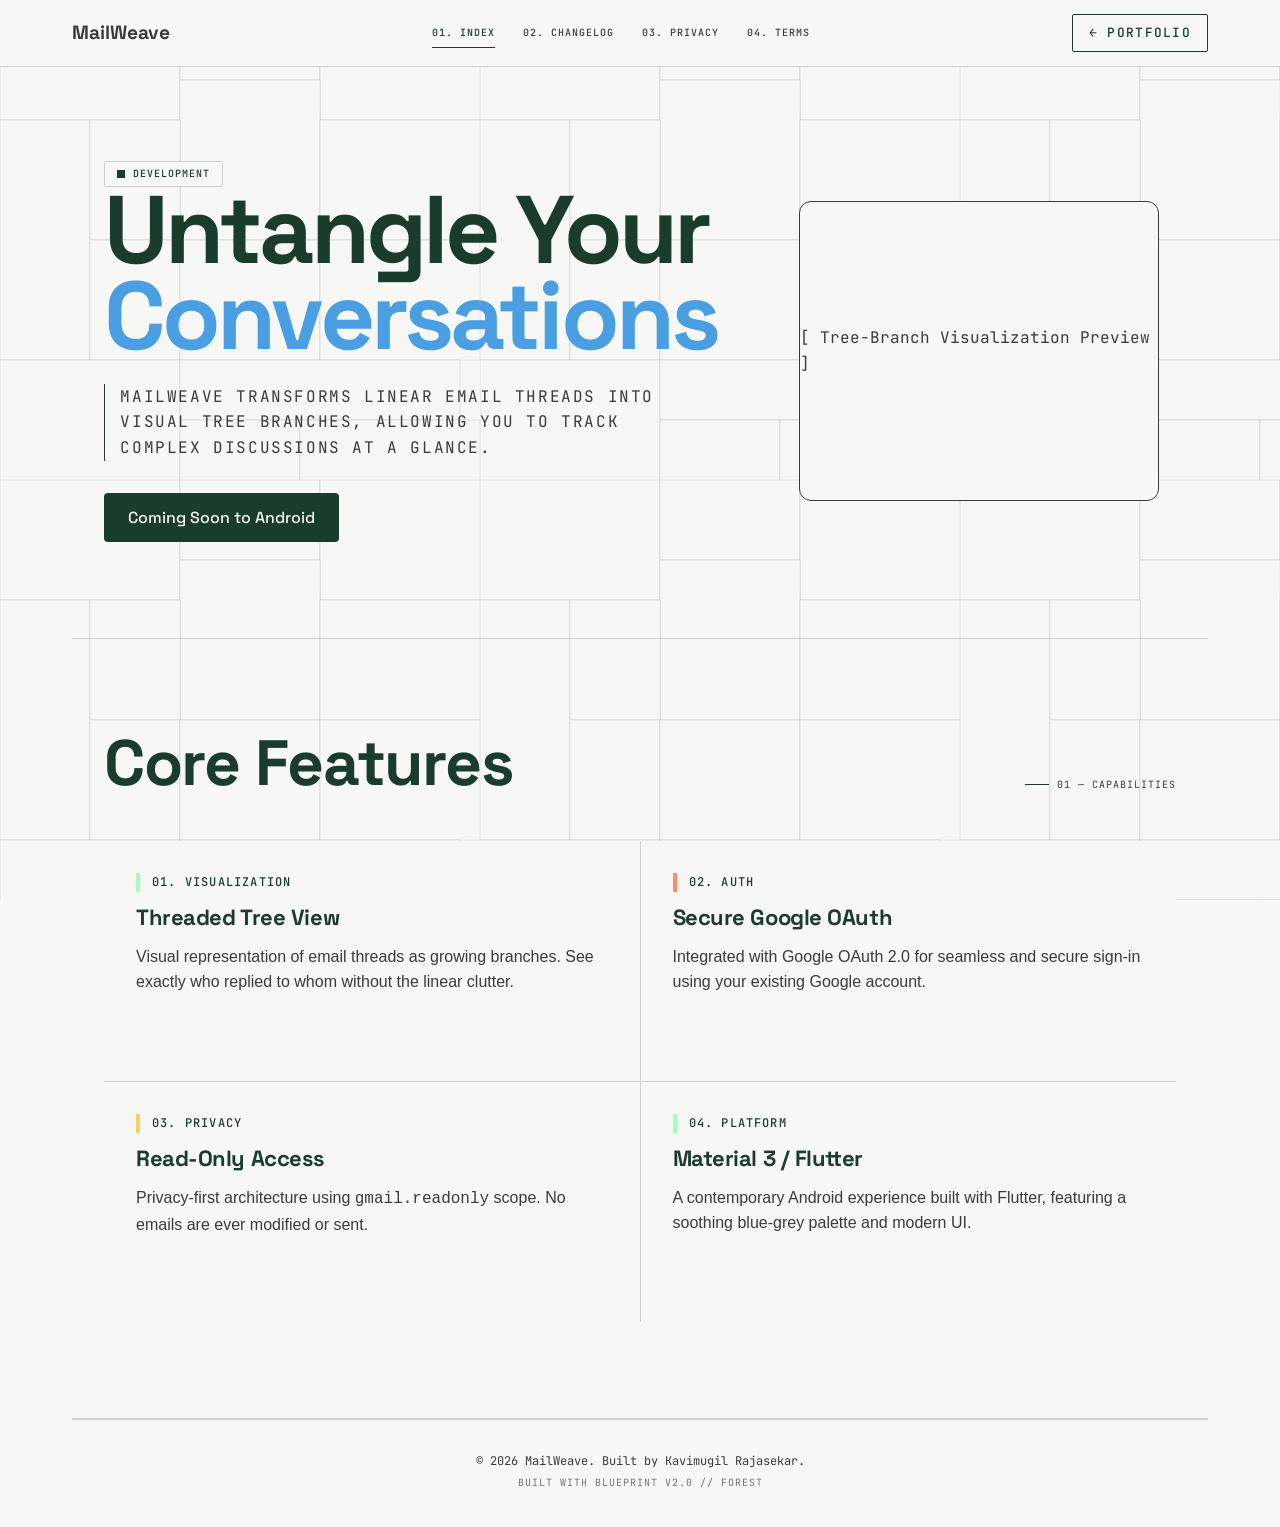
==== mailweave/index.html @ c98d21f1 "Deploy MailWeave static site 2ba52d9f11ab775347d3ca66a6072fd2079d7ca3" ====
<!DOCTYPE html>
<html lang="en">
<head>
    <meta charset="UTF-8">
    <meta name="viewport" content="width=device-width, initial-scale=1.0">
    <title>MailWeave | Untangle Your Inbox</title>
    <!-- Portfolio Blueprint Theme -->
    <link rel="stylesheet" href="assets/css/tokens.css">
    <link rel="stylesheet" href="assets/css/blueprint.css">
    <link rel="stylesheet" href="assets/css/layout.css">
    <!-- Portfolio Fonts -->
    <link rel="preconnect" href="https://fonts.googleapis.com" crossorigin>
    <link rel="preconnect" href="https://fonts.gstatic.com" crossorigin>
    <link rel="preconnect" href="https://api.fontshare.com" crossorigin>
    <link rel="stylesheet" href="https://fonts.googleapis.com/css2?family=JetBrains+Mono:wght@400;500;700&family=Space+Grotesk:wght@400;500;700&display=swap">
    <link rel="stylesheet" href="https://api.fontshare.com/v2/css?f[]=general-sans@400;500;600;700&display=swap">
    <style>
        :root {
            --accent-blue: #4A9FE3;
        }
        body { font-family: 'General Sans', sans-serif; }
        .brand-logo-text { font-family: 'Space Grotesk', sans-serif; font-weight: 700; text-decoration: none; color: var(--grid); }
        .hero-accent { color: var(--accent-blue); }
        .btn-mailweave {
            background: var(--forest);
            color: var(--paper);
            border: none;
            padding: 12px 24px;
            border-radius: 4px;
            font-family: 'Space Grotesk', sans-serif;
            font-weight: 500;
            cursor: pointer;
            text-decoration: none;
            display: inline-block;
            transition: opacity 0.2s;
        }
        .btn-mailweave:hover { opacity: 0.9; }
    </style>
</head>
<body>
    <header class="site-header">
        <div class="container nav-row">
            <a class="brand-logo-text" href="index.html" style="font-size: 1.2rem;">MailWeave</a>
            <nav class="nav-links">
                <a href="index.html" class="active">01. Index</a>
                <a href="changelog.html">02. Changelog</a>
                <a href="privacy.html">03. Privacy</a>
                <a href="terms.html">04. Terms</a>
            </nav>
            <div class="nav-actions">
                <a class="btn-ghost" href="https://KavimugilRajasekar.github.io" style="font-size: 0.8rem;">← Portfolio</a>
            </div>
        </div>
    </header>

    <div class="page-shell">
        <main class="container">
            <section class="hero">
                <div class="hero-content">
                    <span class="status-badge"><span class="dot"></span>Development</span>
                    <h1>Untangle Your<br><span class="hero-accent">Conversations</span></h1>
                    <p class="hero-sub">MailWeave transforms linear email threads into visual tree branches, allowing you to track complex discussions at a glance.</p>
                    <div class="hero-actions">
                        <a class="btn-mailweave" href="#">Coming Soon to Android</a>
                    </div>
                </div>
                <div class="wireframe" style="background: var(--paper); border: 1px solid var(--grid); border-radius: 12px; height: 300px; display: flex; align-items: center; justify-content: center; color: var(--grid); font-family: 'JetBrains Mono', monospace;">
                    [ Tree-Branch Visualization Preview ]
                </div>
            </section>

            <section class="section">
                <div class="section-head">
                    <h2>Core Features</h2>
                    <span class="label">01 — Capabilities</span>
                </div>
                <div class="bento">
                    <article class="cell">
                        <span class="cell-label cell-label--mint">01. Visualization</span>
                        <h3>Threaded Tree View</h3>
                        <p>Visual representation of email threads as growing branches. See exactly who replied to whom without the linear clutter.</p>
                    </article>
                    <article class="cell">
                        <span class="cell-label cell-label--coral">02. Auth</span>
                        <h3>Secure Google OAuth</h3>
                        <p>Integrated with Google OAuth 2.0 for seamless and secure sign-in using your existing Google account.</p>
                    </article>
                    <article class="cell">
                        <span class="cell-label cell-label--gold">03. Privacy</span>
                        <h3>Read-Only Access</h3>
                        <p>Privacy-first architecture using <code class="mono-tag">gmail.readonly</code> scope. No emails are ever modified or sent.</p>
                    </article>
                    <article class="cell">
                        <span class="cell-label cell-label--mint">04. Platform</span>
                        <h3>Material 3 / Flutter</h3>
                        <p>A contemporary Android experience built with Flutter, featuring a soothing blue-grey palette and modern UI.</p>
                    </article>
                </div>
            </section>

            <footer class="site-footer">
                <div class="container">
                    <p>&copy; 2026 MailWeave. Built by Kavimugil Rajasekar.</p>
                    <p class="mono-tag">Built with blueprint v2.0 // forest</p>
                </div>
            </footer>
        </main>
    </div>
</body>
</html>
---- mailweave/assets/css/tokens.css ----
/* ============================================================
   tokens.css — Blueprint Design System v2.0
   Single source of truth for palette, typography, hairlines.
   Loaded by every page in the workspace and bottle-art/.
   ============================================================ */

:root {
  /* ---------- Palette ---------- */
  --paper: #F7F7F5;
  --forest: #1A3C2B;
  --grid: #3A3A38;
  --coral: #FF8C69;
  --mint: #9EFFBF;
  --gold: #F4D35E;

  /* White-on-forest surfaces */
  --paper-on-forest: #FFFFFF;

  /* ---------- Hairlines ---------- */
  --hairline:         rgba(58, 58, 56, 0.20); /* #3A3A38 / 20% */
  --hairline-strong:  rgba(58, 58, 56, 0.30); /* mosaic bg      */
  --forest-hairline:  rgba(26, 60, 43, 0.20); /* #1A3C2B / 20%  */
  --connector-line:   rgba(26, 60, 43, 0.20); /* net graph      */

  /* ---------- Typography ---------- */
  --font-display: 'Space Grotesk', system-ui, sans-serif;
  --font-body:    'General Sans', system-ui, sans-serif;
  --font-mono:    'JetBrains Mono', ui-monospace, SFMono-Regular, monospace;

  --fs-display-xl: clamp(48px, 8vw, 96px);
  --fs-display-lg: clamp(36px, 5vw, 64px);
  --fs-display-md: clamp(28px, 3.5vw, 44px);
  --fs-h2:         clamp(22px, 2.6vw, 32px);
  --fs-h3:         clamp(18px, 1.8vw, 22px);
  --fs-body:       16px;
  --fs-body-sm:    14px;
  --fs-mono-md:    14px;
  --fs-mono-sm:    12px;
  --fs-mono-xs:    10px;

  --lh-display:    0.9;
  --lh-body:       1.6;
  --tracking-mono: 0.1em;

  /* ---------- Geometry ---------- */
  --radius: 2px;
  --radius-0: 0px;

  /* ---------- Layout ---------- */
  --container: 1200px;
  --section-pad-y: 96px;
  --section-pad-x: 32px;
  --gap: 1px;

  /* ---------- Tubes dimming ---------- */
  --tubes-opacity: 0.45;
}
---- mailweave/assets/css/blueprint.css ----
/* ============================================================
   blueprint.css — Component Library
   Reusable classes for the Technical Minimalist design system.
   Depends on tokens.css.
   ============================================================ */

   
/* ============================================================
   Reset & base
   ============================================================ */
*, *::before, *::after {
  margin: 0;
  padding: 0;
  box-sizing: border-box;
}

html {
  scroll-behavior: smooth;
  -webkit-text-size-adjust: 100%;
}

body {
  font-family: var(--font-body);
  font-size: var(--fs-body);
  line-height: var(--lh-body);
  color: var(--grid);
  background: var(--paper);
  min-height: 100vh;
  overflow-x: hidden;
  position: relative;
}

a {
  color: inherit;
  text-decoration: none;
  transition: color .25s ease, border-color .25s ease;
}

button {
  font: inherit;
  color: inherit;
  background: none;
  border: none;
  cursor: pointer;
}

img { display: block; max-width: 100%; height: auto; }

h1, h2, h3, h4 {
  font-family: var(--font-display);
  font-weight: 700;
  letter-spacing: -0.02em;
  color: var(--forest);
  line-height: var(--lh-display);
}

h1 { font-size: var(--fs-display-xl); }
h2 { font-size: var(--fs-display-lg); }
h3 { font-size: var(--fs-h2); }

p { color: var(--grid); }

/* Universal focus ring */
:focus-visible {
  outline: 2px solid var(--forest);
  outline-offset: 2px;
}

/* ============================================================
   Mosaic SVG background — applied via body::before
   Fills with #F7F7F5 panels separated by 0.5px hairlines.
   ============================================================ */
body::before {
  content: "";
  position: fixed;
  inset: 0;
  z-index: -2;
  pointer-events: none;
  background-color: var(--paper);
  background-image: url("data:image/svg+xml;utf8,<svg xmlns='http://www.w3.org/2000/svg' width='480' height='480' viewBox='0 0 480 480'><g fill='%23F7F7F5' stroke='%233A3A38' stroke-opacity='0.30' stroke-width='0.5'><rect x='0'   y='0'   width='180' height='120'/><rect x='180' y='0'   width='140' height='80'/><rect x='320' y='0'   width='160' height='120'/><rect x='180' y='80'  width='140' height='160'/><rect x='0'   y='120' width='90'  height='240'/><rect x='90'  y='120' width='90'  height='120'/><rect x='320' y='120' width='160' height='120'/><rect x='90'  y='240' width='90'  height='120'/><rect x='180' y='240' width='140' height='120'/><rect x='320' y='240' width='160' height='120'/><rect x='0'   y='360' width='180' height='120'/><rect x='180' y='360' width='280' height='60'/><rect x='180' y='420' width='120' height='60'/><rect x='300' y='420' width='180' height='60'/></g></svg>");
  background-repeat: repeat;
  background-size: 480px 480px;
  opacity: 0.9;
}

/* ============================================================
   Tubes 3D canvas — fixed, behind content, dimmed by mix-blend
   ============================================================ */
#tubes-canvas {
  position: fixed;
  inset: 0;
  width: 100vw;
  height: 100vh;
  z-index: 0;
  pointer-events: none;
  opacity: var(--tubes-opacity);
  mix-blend-mode: multiply;
}

/* ============================================================
   Page shell — content wrapper above the tubes canvas
   ============================================================ */
.page-shell {
  position: relative;
  z-index: 1;
  min-height: 100vh;
  display: flex;
  flex-direction: column;
}

.page-shell > main {
  flex: 1;
}

/* ============================================================
   Site header & nav
   ============================================================ */
.site-header {
  position: fixed;
  top: 0;
  left: 0;
  right: 0;
  z-index: 100;
  background: var(--paper);
  border-bottom: 1px solid var(--hairline);
  padding: 14px var(--section-pad-x);
}

.nav-row {
  display: flex;
  align-items: center;
  justify-content: space-between;
  gap: 24px;
  max-width: var(--container);
  margin: 0 auto;
}

.brand-logo {
  width: 32px;
  height: 32px;
  background: var(--forest);
  color: var(--paper);
  display: inline-flex;
  align-items: center;
  justify-content: center;
  flex-shrink: 0;
  overflow: hidden;
  white-space: nowrap;
  transition: width .35s ease, padding .35s ease;
}
.brand-logo svg { color: inherit; }

/* On non-index pages, the icon slides out and the name slides in.
   Driven by .brand-logo.is-name (toggled from main.js). */
.brand-logo.is-name {
  width: auto;
  padding: 0 14px;
  font-family: var(--font-mono);
  font-size: var(--fs-mono-xs);
  font-weight: 500;
  text-transform: uppercase;
  letter-spacing: var(--tracking-mono);
}
.brand-logo.is-name svg {
  max-width: 0;
  opacity: 0;
  transition: max-width .25s ease, opacity .2s ease;
}
.brand-logo.is-name .brand-name {
  display: inline-block;
  max-width: 240px;
  opacity: 1;
  transform: translateX(0);
  transition: max-width .35s ease .15s, opacity .25s ease .2s, transform .35s ease .15s;
}
.brand-logo .brand-name {
  display: inline-block;
  max-width: 0;
  opacity: 0;
  transform: translateX(-8px);
  overflow: hidden;
}

.nav-links {
  display: flex;
  align-items: center;
  gap: 28px;
}
.nav-links a {
  font-family: var(--font-mono);
  font-size: var(--fs-mono-xs);
  font-weight: 500;
  text-transform: uppercase;
  letter-spacing: var(--tracking-mono);
  color: var(--grid);
  padding: 6px 0;
  border-bottom: 1px solid transparent;
  transition: color .2s ease, border-color .2s ease;
}
.nav-links a:hover,
.nav-links a:focus-visible { color: var(--forest); }
.nav-links a.active {
  color: var(--forest);
  border-bottom-color: var(--forest);
}

.nav-actions {
  display: flex;
  align-items: center;
  gap: 12px;
}

/* Ghost + solid button pair */
.btn-ghost,
.btn-solid {
  display: inline-flex;
  align-items: center;
  gap: 8px;
  font-family: var(--font-mono);
  font-size: var(--fs-mono-xs);
  font-weight: 500;
  text-transform: uppercase;
  letter-spacing: var(--tracking-mono);
  padding: 8px 16px;
  border-radius: var(--radius);
  border: 1px solid var(--forest);
  cursor: pointer;
  transition: background-color .2s ease, color .2s ease;
}
.btn-ghost {
  background: transparent;
  color: var(--forest);
}
.btn-ghost:hover,
.btn-ghost:focus-visible {
  background: var(--forest);
  color: var(--paper);
}
.btn-solid {
  background: var(--forest);
  color: var(--paper);
}
.btn-solid:hover,
.btn-solid:focus-visible {
  background: var(--grid);
  border-color: var(--grid);
}

/* Bottle-icon toggle (leaf on workspace, briefcase on bottle-art) */
.bottle-icon-btn {
  width: 32px;
  height: 32px;
  background: var(--forest);
  color: var(--paper);
  display: inline-flex;
  align-items: center;
  justify-content: center;
  border: 1px solid var(--forest);
  border-radius: var(--radius);
  transition: background-color .2s ease;
}
.bottle-icon-btn svg { color: inherit; }
.bottle-icon-btn:hover,
.bottle-icon-btn:focus-visible {
  background: var(--grid);
  border-color: var(--grid);
}

/* Bottle Art link is in development: prevent navigation and surface a
   custom tooltip instead of the native title. Scoped to outgoing links
   (those pointing INTO bottle-art/), not the back-link from bottle-art
   pages back to the portfolio. */
.bottle-icon-btn[href$="bottle-art/index.html"],
.bottle-icon-btn[href$="bottle-art/"] {
  cursor: not-allowed;
  position: relative;
}
.bottle-icon-btn[href$="bottle-art/index.html"]:hover,
.bottle-icon-btn[href$="bottle-art/index.html"]:focus-visible,
.bottle-icon-btn[href$="bottle-art/"]:hover,
.bottle-icon-btn[href$="bottle-art/"]:focus-visible {
  background: var(--coral);
  border-color: var(--coral);
}

/* Tooltip bubble shown via .is-open class (toggled in main.js) */
.dev-tooltip {
  position: absolute;
  top: calc(100% + 12px);
  right: 0;
  background: var(--paper);
  color: var(--forest);
  border: 1px solid var(--forest);
  border-radius: var(--radius);
  padding: 10px 14px;
  font-family: var(--font-mono);
  font-size: var(--fs-mono-xs);
  font-weight: 500;
  text-transform: uppercase;
  letter-spacing: var(--tracking-mono);
  line-height: 1.4;
  white-space: nowrap;
  max-width: 280px;
  white-space: normal;
  box-shadow: 0 4px 16px rgba(58, 58, 56, 0.12);
  opacity: 0;
  pointer-events: none;
  transform: translateY(-4px);
  transition: opacity .2s ease, transform .2s ease;
  z-index: 200;
}
.dev-tooltip::before {
  content: "";
  position: absolute;
  top: -6px;
  right: 12px;
  width: 10px;
  height: 10px;
  background: var(--paper);
  border-top: 1px solid var(--forest);
  border-left: 1px solid var(--forest);
  transform: rotate(45deg);
}
.dev-tooltip.is-open {
  opacity: 1;
  transform: translateY(0);
}
.dev-tooltip strong {
  display: block;
  color: var(--coral);
  font-weight: 700;
  margin-bottom: 2px;
}

/* Mobile hamburger */
.nav-toggle {
  display: none;
  width: 32px;
  height: 32px;
  flex-direction: column;
  justify-content: center;
  align-items: center;
  gap: 5px;
  border: 1px solid var(--forest);
  border-radius: var(--radius);
  padding: 6px;
}
.nav-toggle span {
  display: block;
  width: 100%;
  height: 1px;
  background: var(--forest);
  transition: transform .25s ease, opacity .2s ease;
}
.nav-toggle.is-open span:nth-child(1) { transform: translateY(6px) rotate(45deg); }
.nav-toggle.is-open span:nth-child(2) { opacity: 0; }
.nav-toggle.is-open span:nth-child(3) { transform: translateY(-6px) rotate(-45deg); }

/* ============================================================
   Hero
   ============================================================ */
.hero {
  padding: 160px var(--section-pad-x) var(--section-pad-y);
  display: grid;
  grid-template-columns: 1.4fr 1fr;
  gap: 64px;
  align-items: center;
  border-bottom: 1px solid var(--hairline);
}

.hero-content { max-width: 720px; }

.hero h1 {
  font-size: var(--fs-display-xl);
  line-height: var(--lh-display);
  letter-spacing: -0.04em;
  color: var(--forest);
  margin-bottom: 24px;
}

.hero-sub {
  display: flex;
  align-items: flex-start;
  gap: 16px;
  font-family: var(--font-mono);
  font-size: var(--fs-mono-md);
  text-transform: uppercase;
  letter-spacing: var(--tracking-mono);
  color: var(--forest);
  margin-bottom: 32px;
}
.hero-sub::before {
  content: "";
  display: block;
  width: 1px;
  align-self: stretch;
  background: var(--forest);
}

.hero p {
  font-size: var(--fs-body);
  color: var(--grid);
  margin-bottom: 32px;
  max-width: 60ch;
}

.hero-actions {
  display: flex;
  align-items: center;
  gap: 16px;
  flex-wrap: wrap;
}

/* Wireframe graphic on right of hero */
.wireframe {
  position: relative;
  width: 100%;
  max-width: 360px;
  aspect-ratio: 1 / 1;
  margin: 0 auto;
  border: 1px solid var(--hairline);
  border-radius: var(--radius);
  display: flex;
  align-items: center;
  justify-content: center;
  overflow: hidden;
  background: var(--paper);
}
.wireframe .orbit-svg {
  position: absolute;
  inset: 0;
  width: 100%;
  height: 100%;
}
/* Each concentric ring rotates around the SVG centre (180,180 in user
   units). transform-box: view-box keeps the origin in viewBox coords
   regardless of the ring's own bounding box. */
.wireframe .orbit-svg .orbit-ring {
  transform-box: view-box;
  transform-origin: 180px 180px;
}
.wireframe .orbit-svg .orbit-ring--outer  { animation: orbit-spin 24s linear infinite; }
.wireframe .orbit-svg .orbit-ring--mid    { animation: orbit-spin 18s linear infinite reverse; }
.wireframe .orbit-svg .orbit-ring--inner  { animation: orbit-spin 12s linear infinite; }

/* Small nodes travelling along each ring. Each node is parked at the
   TOP of its ring and rotated around the SVG centre (180, 180). */
.wireframe .orbit-svg .orbit-node {
  fill: var(--forest);
  transform-box: view-box;
}
.wireframe .orbit-svg .orbit-node--outer {
  transform-origin: 180px 180px;
  animation: orbit-spin 24s linear infinite;
}
.wireframe .orbit-svg .orbit-node--mid {
  transform-origin: 180px 180px;
  animation: orbit-spin 18s linear infinite reverse;
}
.wireframe .orbit-svg .orbit-node--inner {
  transform-origin: 180px 180px;
  animation: orbit-spin 12s linear infinite;
}

.wireframe .center-node {
  position: absolute;
  width: 16px;
  height: 16px;
  background: var(--forest);
  border-radius: 0;
  animation: center-pulse 2.4s ease-in-out infinite;
}
@keyframes center-pulse {
  0%, 100% { transform: scale(1);   opacity: 1; }
  50%      { transform: scale(1.4); opacity: 0.7; }
}
.wireframe .blend-lum,
.wireframe img.blend-lum {
  position: relative;
  z-index: 1;
  width: 60%;
  height: 60%;
  object-fit: cover;
  background: var(--paper);
}

/* ============================================================
   Section / divider
   ============================================================ */
.section {
  padding: var(--section-pad-y) var(--section-pad-x);
  border-bottom: 1px solid var(--hairline);
  background: transparent;
}

.section-head {
  margin-bottom: 48px;
  display: flex;
  align-items: flex-end;
  justify-content: space-between;
  flex-wrap: wrap;
  gap: 16px;
}
.section-head h2 { color: var(--forest); }
.section-head .label {
  font-family: var(--font-mono);
  font-size: var(--fs-mono-xs);
  text-transform: uppercase;
  letter-spacing: var(--tracking-mono);
  color: var(--grid);
  display: flex;
  align-items: center;
  gap: 8px;
}
.section-head .label::before {
  content: "";
  width: 24px;
  height: 1px;
  background: var(--forest);
}

/* ============================================================
   Bento grid — 2×2 with 1px hairline gaps
   ============================================================ */
.bento {
  display: grid;
  grid-template-columns: 1fr 1fr;
  gap: var(--gap);
  background: var(--hairline);
}
.bento-3 {
  grid-template-columns: repeat(3, 1fr);
}
.bento-4 {
  grid-template-columns: repeat(4, 1fr);
}

.bento > .cell,
.bento-3 > .cell,
.bento-4 > .cell {
  background: var(--paper);
  padding: 32px;
  display: flex;
  flex-direction: column;
  gap: 16px;
  min-height: 240px;
}

.cell-label {
  display: flex;
  align-items: center;
  gap: 12px;
  font-family: var(--font-mono);
  font-size: var(--fs-mono-sm);
  text-transform: uppercase;
  letter-spacing: var(--tracking-mono);
  color: var(--forest);
  font-weight: 500;
}
.cell-label::before {
  content: "";
  width: 4px;
  align-self: stretch;
  background: var(--coral);
}
.cell-label--mint::before { background: var(--mint); }
.cell-label--gold::before { background: var(--gold); }
.cell-label--coral::before { background: var(--coral); }
.cell-label--forest::before { background: var(--forest); }

.cell h3 {
  font-size: var(--fs-h3);
  color: var(--forest);
}
.cell p { color: var(--grid); }

.cell-mockup {
  font-family: var(--font-mono);
  font-size: var(--fs-mono-sm);
  line-height: 1.7;
  background: var(--paper);
  border: 1px solid var(--hairline);
  padding: 16px;
  color: var(--grid);
  white-space: pre-wrap;
}
.cell-mockup .chip {
  display: inline-block;
  padding: 2px 6px;
  background: var(--forest);
  color: var(--paper);
  margin-right: 6px;
  font-size: var(--fs-mono-xs);
}
.cell-mockup .chip--mint  { background: var(--mint);  color: var(--forest); }
.cell-mockup .chip--gold  { background: var(--gold);  color: var(--forest); }
.cell-mockup .chip--coral { background: var(--coral); color: var(--paper); }

.cell .cell-actions {
  margin-top: auto;
  display: flex;
  gap: 12px;
  flex-wrap: wrap;
}

/* ============================================================
   Status badge
   ============================================================ */
.status-badge {
  display: inline-flex;
  align-items: center;
  gap: 8px;
  border: 1px solid var(--forest-hairline);
  padding: 4px 12px;
  border-radius: var(--radius);
  font-family: var(--font-mono);
  font-size: var(--fs-mono-xs);
  text-transform: uppercase;
  letter-spacing: var(--tracking-mono);
  color: var(--forest);
  font-weight: 500;
  background: var(--paper);
}
.status-badge .dot {
  width: 8px;
  height: 8px;
  background: var(--forest);
}
.status-badge--mint  { color: var(--forest); border-color: rgba(158, 255, 191, .5); }
.status-badge--mint  .dot { background: var(--mint); }
.status-badge--gold  .dot { background: var(--gold); }
.status-badge--coral .dot { background: var(--coral); }

/* ============================================================
   Network Topology Graph
   ============================================================ */
.net-graph {
  max-width: 450px;
  aspect-ratio: 1 / 1;
  margin: 0 auto;
  border: 1px solid var(--hairline);
  border-radius: 50%;
  position: relative;
  background: var(--paper);
}
.net-graph .center-node {
  position: absolute;
  top: 50%; left: 50%;
  width: 16px;
  height: 16px;
  background: var(--forest);
  transform: translate(-50%, -50%);
  z-index: 2;
}
.net-graph svg {
  position: absolute;
  inset: 0;
  width: 100%;
  height: 100%;
}
.net-graph .orbit-group {
  transform-origin: 50% 50%;
  animation: orbit-spin 20s linear infinite;
}
@keyframes orbit-spin {
  to { transform: rotate(360deg); }
}

/* ============================================================
   Monospaced testimonial card
   ============================================================ */
.testimonial {
  border: 1px solid var(--hairline);
  border-radius: var(--radius);
  padding: 24px;
  background: var(--paper);
  display: flex;
  flex-direction: column;
  gap: 16px;
}
.testimonial .stars {
  display: flex;
  gap: 4px;
}
.testimonial .stars span {
  width: 10px;
  height: 10px;
  background: var(--gold);
}
.testimonial .quote-mark {
  font-family: var(--font-display);
  font-size: 32px;
  line-height: 1;
  color: var(--forest);
}
.testimonial blockquote {
  font-family: var(--font-mono);
  font-size: var(--fs-mono-sm);
  line-height: 1.6;
  color: var(--grid);
  font-style: normal;
}
.testimonial footer {
  border-top: 1px solid var(--hairline);
  padding-top: 12px;
  display: flex;
  gap: 12px;
  align-items: center;
}
.testimonial .avatar {
  width: 32px;
  height: 32px;
  background: var(--forest);
  color: var(--paper);
  display: inline-flex;
  align-items: center;
  justify-content: center;
  font-family: var(--font-mono);
  font-size: var(--fs-mono-xs);
  flex-shrink: 0;
}
.testimonial .who {
  font-family: var(--font-mono);
  font-size: var(--fs-mono-xs);
  text-transform: uppercase;
  letter-spacing: var(--tracking-mono);
  color: var(--forest);
  font-weight: 500;
}
.testimonial .who small {
  display: block;
  color: var(--grid);
  font-weight: 400;
  margin-top: 2px;
}

/* ============================================================
   Form CTA — 640px centered with corner L-markers
   ============================================================ */
.cta-form {
  max-width: 640px;
  margin: 0 auto;
  background: var(--paper);
  border: 1px solid var(--hairline);
  padding: 48px;
  border-radius: var(--radius);
  position: relative;
}
.cta-form .corner {
  position: absolute;
  width: 10px;
  height: 10px;
  background: var(--forest);
}
.cta-form .corner.tl { top: -1px;    left: -1px;   }
.cta-form .corner.tr { top: -1px;    right: -1px;  }
.cta-form .corner.bl { bottom: -1px; left: -1px;   }
.cta-form .corner.br { bottom: -1px; right: -1px;  }
/* L-shape using a box-shadow trick: each corner is a 10x10 L of two strips */
.cta-form .corner.tl {
  background:
    linear-gradient(var(--forest), var(--forest)) left top / 100% 1px no-repeat,
    linear-gradient(var(--forest), var(--forest)) left top / 1px 100% no-repeat;
}
.cta-form .corner.tr {
  background:
    linear-gradient(var(--forest), var(--forest)) right top / 100% 1px no-repeat,
    linear-gradient(var(--forest), var(--forest)) right top / 1px 100% no-repeat;
}
.cta-form .corner.bl {
  background:
    linear-gradient(var(--forest), var(--forest)) left bottom / 100% 1px no-repeat,
    linear-gradient(var(--forest), var(--forest)) left bottom / 1px 100% no-repeat;
}
.cta-form .corner.br {
  background:
    linear-gradient(var(--forest), var(--forest)) right bottom / 100% 1px no-repeat,
    linear-gradient(var(--forest), var(--forest)) right bottom / 1px 100% no-repeat;
}

.cta-form h2 { color: var(--forest); margin-bottom: 8px; }
.cta-form p  { margin-bottom: 24px; }

.form-field {
  display: flex;
  flex-direction: column;
  gap: 4px;
  margin-bottom: 16px;
}
.form-field label {
  font-family: var(--font-mono);
  font-size: var(--fs-mono-xs);
  text-transform: uppercase;
  letter-spacing: var(--tracking-mono);
  color: var(--grid);
  font-weight: 500;
}
.form-field input,
.form-field textarea {
  background: #FFFFFF;
  border: 1px solid var(--hairline);
  border-radius: var(--radius);
  padding: 12px 14px;
  font-family: var(--font-body);
  font-size: var(--fs-body);
  color: var(--grid);
  transition: border-color .2s ease;
}
.form-field input:focus,
.form-field textarea:focus {
  outline: none;
  border-color: var(--forest);
}

/* ============================================================
   Image blend utility
   ============================================================ */
img.blend-lum {
  mix-blend-mode: luminosity;
  opacity: 0.9;
  background: var(--paper);
  transition: mix-blend-mode .25s ease, opacity .25s ease;
}
img.blend-lum:hover,
img.blend-lum:focus-visible {
  mix-blend-mode: normal;
  opacity: 1;
}

/* ============================================================
   Tech tags (project stack labels)
   ============================================================ */
.tech-tags {
  display: flex;
  flex-wrap: wrap;
  gap: 6px;
}
.tech-tag {
  display: inline-block;
  font-family: var(--font-mono);
  font-size: var(--fs-mono-xs);
  text-transform: uppercase;
  letter-spacing: var(--tracking-mono);
  border: 1px solid var(--hairline);
  padding: 4px 8px;
  border-radius: var(--radius);
  color: var(--forest);
  background: var(--paper);
}

/* ============================================================
   Social icons row
   ============================================================ */
.social-row {
  display: flex;
  gap: 12px;
  margin-top: 16px;
}
.social-row a {
  width: 36px;
  height: 36px;
  display: inline-flex;
  align-items: center;
  justify-content: center;
  border: 1px solid var(--hairline);
  border-radius: var(--radius);
  color: var(--forest);
  transition: background .2s ease, color .2s ease;
}
.social-row a:hover,
.social-row a:focus-visible {
  background: var(--forest);
  color: var(--paper);
  border-color: var(--forest);
}

/* ============================================================
   Timeline (education / process)
   ============================================================ */
.timeline {
  display: flex;
  flex-direction: column;
  gap: 24px;
  border-left: 1px solid var(--hairline);
  padding-left: 32px;
}
.timeline-item {
  display: grid;
  grid-template-columns: 120px 1fr;
  gap: 24px;
  align-items: start;
}
.timeline-date {
  font-family: var(--font-mono);
  font-size: var(--fs-mono-xs);
  text-transform: uppercase;
  letter-spacing: var(--tracking-mono);
  color: var(--forest);
  font-weight: 500;
}
.timeline-content h3 { color: var(--forest); margin-bottom: 4px; font-size: var(--fs-h3); }
.timeline-content p  { color: var(--grid); }

/* ============================================================
   Bottle tiles (gallery + previews) — Forest-tinted bottle
   squares since the repo has no raster bottle images.
   ============================================================ */
.bottle-tile {
  width: 100%;
  aspect-ratio: 3 / 4;
  background: var(--forest);
  color: var(--paper);
  display: flex;
  align-items: center;
  justify-content: center;
  border-radius: var(--radius);
  position: relative;
  overflow: hidden;
}
.bottle-tile svg { width: 40%; height: 40%; color: inherit; }
.bottle-tile .tile-overlay {
  position: absolute;
  top: 12px;
  left: 12px;
  font-family: var(--font-mono);
  font-size: var(--fs-mono-xs);
  text-transform: uppercase;
  letter-spacing: var(--tracking-mono);
  background: var(--paper);
  color: var(--forest);
  padding: 2px 6px;
  border-radius: var(--radius);
}

/* ============================================================
   Footer
   ============================================================ */
.site-footer {
  border-top: 1px solid var(--hairline);
  padding: 32px var(--section-pad-x);
  background: var(--paper);
  text-align: center;
}
.site-footer p {
  font-family: var(--font-mono);
  font-size: var(--fs-mono-sm);
  color: var(--grid);
  margin-bottom: 4px;
}
.site-footer .mono-tag {
  font-size: var(--fs-mono-xs);
  text-transform: uppercase;
  letter-spacing: var(--tracking-mono);
  color: var(--grid);
  opacity: 0.7;
}

/* ============================================================
   LinkedIn Feed Component Styles
   ============================================================ */
.linkedin-profile-card {
  background: #FFFFFF;
  border: 1px solid var(--hairline);
  padding: 24px;
  display: flex;
  justify-content: space-between;
  align-items: center;
  gap: 24px;
  margin-bottom: 32px;
}
.linkedin-profile-info {
  display: flex;
  align-items: center;
  gap: 20px;
}
.linkedin-avatar {
  width: 72px;
  height: 72px;
  border-radius: 50%;
  border: 2px solid var(--forest);
  object-fit: cover;
}
.linkedin-profile-text h3 {
  font-size: var(--fs-h3);
  color: var(--forest);
  margin-bottom: 4px;
  display: flex;
  align-items: center;
  gap: 8px;
}
.linkedin-profile-text p {
  font-size: var(--fs-body-sm);
  color: var(--grid);
  margin-bottom: 4px;
}
.linkedin-profile-text .meta-line {
  font-family: var(--font-mono);
  font-size: var(--fs-mono-xs);
  color: var(--grid);
  opacity: 0.8;
  text-transform: uppercase;
  letter-spacing: var(--tracking-mono);
}
.linkedin-actions {
  display: flex;
  gap: 12px;
  flex-wrap: wrap;
}

/* Toolbar & Filters */
.linkedin-toolbar {
  margin-bottom: 32px;
  display: flex;
  flex-direction: column;
  gap: 16px;
}
.toolbar-top-row {
  display: flex;
  justify-content: space-between;
  align-items: center;
  gap: 16px;
  flex-wrap: wrap;
}
.search-box-wrap {
  position: relative;
  flex: 1;
  min-width: 240px;
}
.search-box-wrap svg {
  position: absolute;
  left: 12px;
  top: 50%;
  transform: translateY(-50%);
  color: var(--grid);
  opacity: 0.6;
  pointer-events: none;
}
.search-input {
  width: 100%;
  background: #FFFFFF;
  border: 1px solid var(--hairline);
  padding: 10px 14px 10px 36px;
  font-family: var(--font-mono);
  font-size: var(--fs-mono-sm);
  color: var(--grid);
  border-radius: var(--radius);
  outline: none;
  transition: border-color .2s;
}
.search-input:focus {
  border-color: var(--forest);
}
.sort-select-wrap {
  display: flex;
  align-items: center;
  gap: 8px;
}
.sort-select-wrap label {
  font-family: var(--font-mono);
  font-size: var(--fs-mono-xs);
  text-transform: uppercase;
  letter-spacing: var(--tracking-mono);
  color: var(--grid);
}
.sort-select {
  background: #FFFFFF;
  border: 1px solid var(--hairline);
  padding: 8px 12px;
  font-family: var(--font-mono);
  font-size: var(--fs-mono-sm);
  color: var(--grid);
  border-radius: var(--radius);
  cursor: pointer;
  outline: none;
}
.category-filter-group {
  display: flex;
  gap: 8px;
  flex-wrap: wrap;
}
.cat-pill {
  padding: 6px 14px;
  font-family: var(--font-mono);
  font-size: var(--fs-mono-xs);
  text-transform: uppercase;
  letter-spacing: var(--tracking-mono);
  background: transparent;
  border: 1px solid var(--hairline);
  color: var(--grid);
  cursor: pointer;
  transition: all .2s ease;
  border-radius: 999px;
}
.cat-pill:hover,
.cat-pill:focus-visible {
  border-color: var(--forest);
  color: var(--forest);
}
.cat-pill.active {
  background: var(--forest);
  border-color: var(--forest);
  color: var(--paper);
}

/* Posts Stream & Cards */
.linkedin-posts-stream {
  display: flex;
  flex-direction: column;
  gap: 32px;
}
.post-card {
  background: #FFFFFF;
  border: 1px solid var(--hairline);
  padding: 24px;
  transition: transform .2s ease, box-shadow .2s ease, border-color .2s ease;
}
.post-card:hover {
  border-color: var(--forest-hairline);
  box-shadow: 0 4px 16px rgba(26, 60, 43, 0.06);
}
.post-header {
  display: flex;
  justify-content: space-between;
  align-items: flex-start;
  gap: 16px;
  margin-bottom: 16px;
}
.post-author-row {
  display: flex;
  gap: 12px;
  align-items: center;
}
.author-avatar {
  width: 44px;
  height: 44px;
  border-radius: 50%;
  object-fit: cover;
  border: 1px solid var(--forest);
}
.author-meta {
  display: flex;
  flex-direction: column;
}
.author-name-wrap {
  display: flex;
  align-items: center;
  gap: 6px;
}
.author-name {
  font-family: var(--font-display);
  font-weight: 700;
  font-size: var(--fs-body);
  color: var(--forest);
}
.author-badge {
  display: inline-flex;
  align-items: center;
  justify-content: center;
  width: 16px;
  height: 16px;
  background: #0A66C2;
  color: #FFFFFF;
  font-size: 10px;
  font-weight: 700;
  border-radius: 2px;
  line-height: 1;
}
.author-headline {
  font-size: var(--fs-body-sm);
  color: var(--grid);
  opacity: 0.85;
}
.post-time-row {
  display: flex;
  align-items: center;
  gap: 6px;
  font-family: var(--font-mono);
  font-size: var(--fs-mono-xs);
  color: var(--grid);
  opacity: 0.7;
  margin-top: 2px;
}
.post-header-actions {
  display: flex;
  align-items: center;
  gap: 8px;
}
.linkedin-view-btn {
  display: inline-flex;
  align-items: center;
  gap: 6px;
  padding: 4px 10px;
  font-family: var(--font-mono);
  font-size: var(--fs-mono-xs);
  background: rgba(10, 102, 194, 0.08);
  color: #0A66C2;
  border: 1px solid rgba(10, 102, 194, 0.25);
  border-radius: 2px;
  transition: all .2s ease;
}
.linkedin-view-btn:hover {
  background: #0A66C2;
  color: #FFFFFF;
}
.post-pinned-badge {
  margin: 0;
  font-size: 10px;
  padding: 2px 8px;
}

/* Post Content */
.post-body {
  margin-bottom: 16px;
}
.post-title {
  font-size: var(--fs-h3);
  color: var(--forest);
  margin-bottom: 8px;
  line-height: 1.3;
}
.post-summary {
  font-size: var(--fs-body);
  line-height: 1.6;
  color: var(--grid);
}
.post-full-content {
  margin-top: 12px;
  padding-top: 12px;
  border-top: 1px dashed var(--hairline);
  font-size: var(--fs-body-sm);
  line-height: 1.6;
  color: var(--grid);
}
.content-text strong {
  color: var(--forest);
}
.repo-callout {
  margin-top: 12px;
}
.expand-post-btn {
  font-family: var(--font-mono);
  font-size: var(--fs-mono-xs);
  color: var(--forest);
  text-transform: uppercase;
  letter-spacing: var(--tracking-mono);
  margin-top: 8px;
  display: inline-block;
  cursor: pointer;
}
.expand-post-btn:hover {
  text-decoration: underline;
}

/* LinkedIn Iframe Embed Container */
.linkedin-embed-container {
  width: 100%;
  max-width: 540px;
  margin: 16px auto;
  min-height: 580px;
  background: #FFFFFF;
  border: 1px solid var(--hairline);
  border-radius: var(--radius);
  overflow: hidden;
  display: flex;
  justify-content: center;
  align-items: center;
  box-shadow: 0 2px 12px rgba(26, 60, 43, 0.04);
}
.linkedin-embed-frame {
  width: 100%;
  min-height: 580px;
  height: 680px;
  border: none;
  display: block;
}

/* Media Attachment */
.post-media {
  margin: 16px 0;
  border: 1px solid var(--hairline);
  background: var(--paper);
  overflow: hidden;
  max-height: 380px;
  display: flex;
  align-items: center;
  justify-content: center;
}
.post-media img {
  width: 100%;
  height: auto;
  max-height: 380px;
  object-fit: cover;
}

/* Tags */
.post-tags-row {
  display: flex;
  gap: 6px;
  flex-wrap: wrap;
  margin-bottom: 16px;
}
.post-tag-btn {
  font-family: var(--font-mono);
  font-size: var(--fs-mono-xs);
  padding: 2px 8px;
  background: var(--paper);
  border: 1px solid var(--hairline);
  color: var(--forest);
  cursor: pointer;
  transition: all .2s ease;
}
.post-tag-btn:hover,
.post-tag-btn.active {
  background: var(--forest);
  color: var(--paper);
  border-color: var(--forest);
}

/* Metrics & Actions Bar */
.post-metrics-bar {
  display: flex;
  justify-content: space-between;
  align-items: center;
  padding: 10px 0;
  border-top: 1px solid var(--hairline);
  border-bottom: 1px solid var(--hairline);
  font-family: var(--font-mono);
  font-size: var(--fs-mono-xs);
  color: var(--grid);
  opacity: 0.85;
}
.metric-count {
  display: flex;
  align-items: center;
  gap: 6px;
}
.reaction-icons {
  font-size: 13px;
}
.metric-secondary {
  display: flex;
  gap: 6px;
}
.post-actions-bar {
  display: flex;
  justify-content: space-between;
  padding-top: 10px;
}
.post-act-btn {
  display: inline-flex;
  align-items: center;
  gap: 6px;
  padding: 6px 12px;
  font-family: var(--font-mono);
  font-size: var(--fs-mono-xs);
  text-transform: uppercase;
  letter-spacing: var(--tracking-mono);
  color: var(--grid);
  transition: color .2s ease;
  border-radius: var(--radius);
}
.post-act-btn:hover {
  color: var(--forest);
  background: rgba(26, 60, 43, 0.05);
}
.post-act-btn.liked {
  color: #0A66C2;
  font-weight: 700;
}
.post-act-btn.liked svg {
  fill: #0A66C2;
}

/* Toast notification */
.linkedin-toast {
  position: fixed;
  bottom: 32px;
  right: 32px;
  background: var(--forest);
  color: var(--paper);
  font-family: var(--font-mono);
  font-size: var(--fs-mono-sm);
  padding: 12px 20px;
  border-radius: var(--radius);
  box-shadow: 0 8px 24px rgba(0, 0, 0, 0.18);
  z-index: 1000;
  opacity: 0;
  transform: translateY(12px);
  pointer-events: none;
  transition: all .25s ease;
}
.linkedin-toast.is-visible {
  opacity: 1;
  transform: translateY(0);
}

.no-posts-box {
  background: #FFFFFF;
  border: 1px dashed var(--hairline);
  padding: 48px 24px;
  text-align: center;
}

@media (max-width: 768px) {
  .linkedin-profile-card {
    flex-direction: column;
    align-items: flex-start;
  }
  .linkedin-profile-info {
    flex-direction: column;
    align-items: flex-start;
  }
  .post-actions-bar {
    flex-wrap: wrap;
    gap: 8px;
  }
}

/* ============================================================
   Reduced motion
   ============================================================ */
@media (prefers-reduced-motion: reduce) {
  html { scroll-behavior: auto; }
  .net-graph .orbit-group { animation: none; }
  *, *::before, *::after {
    animation-duration: 0.001ms !important;
    transition-duration: 0.001ms !important;
  }
}

/* ============================================================
   Responsive — collapse to single column under 768px
   ============================================================ */
@media (max-width: 900px) {
  .bento-3, .bento-4 { grid-template-columns: 1fr 1fr; }
}

@media (max-width: 768px) {
  .nav-links {
    position: fixed;
    top: 64px;
    left: 0;
    right: 0;
    flex-direction: column;
    align-items: stretch;
    gap: 0;
    background: var(--paper);
    border-bottom: 1px solid var(--hairline);
    padding: 16px var(--section-pad-x);
    transform: translateY(-12px);
    opacity: 0;
    pointer-events: none;
    transition: transform .25s ease, opacity .2s ease;
  }
  .nav-links.is-open {
    transform: translateY(0);
    opacity: 1;
    pointer-events: auto;
  }
  .nav-links a {
    padding: 12px 0;
    border-bottom: 1px solid var(--hairline);
  }
  .nav-actions .btn-ghost,
  .nav-actions .btn-solid { display: none; }
  .nav-toggle { display: inline-flex; }

  .hero {
    grid-template-columns: 1fr;
    padding-top: 120px;
    gap: 32px;
  }
  .wireframe { max-width: 280px; }

  .bento, .bento-3, .bento-4 {
    grid-template-columns: 1fr;
  }

  .section { padding: 64px var(--section-pad-x); }
  .section-pad-x-mobile { padding-left: 16px; padding-right: 16px; }

  .timeline-item {
    grid-template-columns: 1fr;
    gap: 8px;
  }

  .cta-form { padding: 24px; }

  /* ============================================================
     Mobile-only strictness — strip decorative chrome so each
     page shows only the content that actually matters.
     Desktop layout is untouched.
     ============================================================ */

  /* Hide the animated orbit/wireframe graphics on mobile */
  .wireframe,
  .net-graph { display: none; }

  /* Hide the hero social icon row (GitHub/LinkedIn/Email) — all
     three are reachable via Contact page on mobile. */
  .hero .social-row { display: none; }

  /* Hide the small page/section label chips ("02 — About",
     "01 — Snapshot", etc.) — these are navigation chrome, not
     content. The h1/h2 still conveys the section title. */
  .page-title-block .label,
  .section-head .label { display: none; }

  /* With the label chip hidden, the right-column subtitle becomes
     an orphan paragraph on mobile — drop it too. The h1 stands
     alone as the page identifier. */
  .page-title-block > p { display: none; }

  /* Drop the stats-strip .section bars at the top of index and
     projects — the same numbers are quoted throughout the page
     and the dedicated pages already cover the detail. */
  .stats-strip { display: none; }

  /* Footer dev-credit line — purely decorative. */
  .site-footer .mono-tag { display: none; }
}
---- mailweave/assets/css/layout.css ----
/* ============================================================
   layout.css — Page scaffolding & responsive helpers
   Most component styles live in blueprint.css. This file holds
   the page-level container, grid utilities, and a few helpers.
   ============================================================ */

.container {
  max-width: var(--container);
  margin: 0 auto;
  padding: 0 var(--section-pad-x);
  width: 100%;
}

.grid-2 { display: grid; grid-template-columns: 1fr 1fr; gap: 48px; align-items: start; }
.grid-3 { display: grid; grid-template-columns: repeat(3, 1fr); gap: 24px; }
.grid-4 { display: grid; grid-template-columns: repeat(4, 1fr); gap: 24px; }

.split-2-1 { display: grid; grid-template-columns: 2fr 1fr; gap: 48px; align-items: start; }
.split-1-2 { display: grid; grid-template-columns: 1fr 2fr; gap: 48px; align-items: start; }

.stack-2 > * + * { margin-top: 16px; }
.stack-3 > * + * { margin-top: 24px; }
.stack-4 > * + * { margin-top: 32px; }
.stack-6 > * + * { margin-top: 48px; }

.text-center { text-align: center; }
.text-mono   { font-family: var(--font-mono); }
.text-upper  { text-transform: uppercase; letter-spacing: var(--tracking-mono); }
.text-forest { color: var(--forest); }
.text-mint   { color: var(--mint); }

.divider {
  height: 1px;
  background: var(--hairline);
  border: none;
  margin: 48px 0;
}

.page-title-block {
  padding: 120px var(--section-pad-x) 48px;
  border-bottom: 1px solid var(--hairline);
  display: grid;
  grid-template-columns: 1fr 1fr;
  gap: 32px;
  align-items: end;
}
.page-title-block h1 {
  font-size: var(--fs-display-lg);
  color: var(--forest);
  letter-spacing: -0.03em;
}
.page-title-block .label {
  font-family: var(--font-mono);
  font-size: var(--fs-mono-xs);
  text-transform: uppercase;
  letter-spacing: var(--tracking-mono);
  color: var(--grid);
  display: flex;
  align-items: center;
  gap: 8px;
}
.page-title-block .label::before {
  content: "";
  width: 24px;
  height: 1px;
  background: var(--forest);
}
/* Subtitle paragraph: mirrors the .label treatment so it sits flush
   with the bottom of the title block instead of floating mid-cell. */
.page-title-block > p {
  font-family: var(--font-mono);
  font-size: var(--fs-mono-md);
  text-transform: uppercase;
  letter-spacing: var(--tracking-mono);
  color: var(--grid);
  line-height: 1.5;
  max-width: 56ch;
  margin: 0;
  align-self: end;
  padding-bottom: 8px;
}

@media (min-width: 769px) {
  .page-title-block > p {
    border-left: 1px solid var(--hairline);
    padding-left: 24px;
  }
}

@media (max-width: 768px) {
  .grid-2, .grid-3, .grid-4,
  .split-2-1, .split-1-2,
  .page-title-block { grid-template-columns: 1fr; }
}
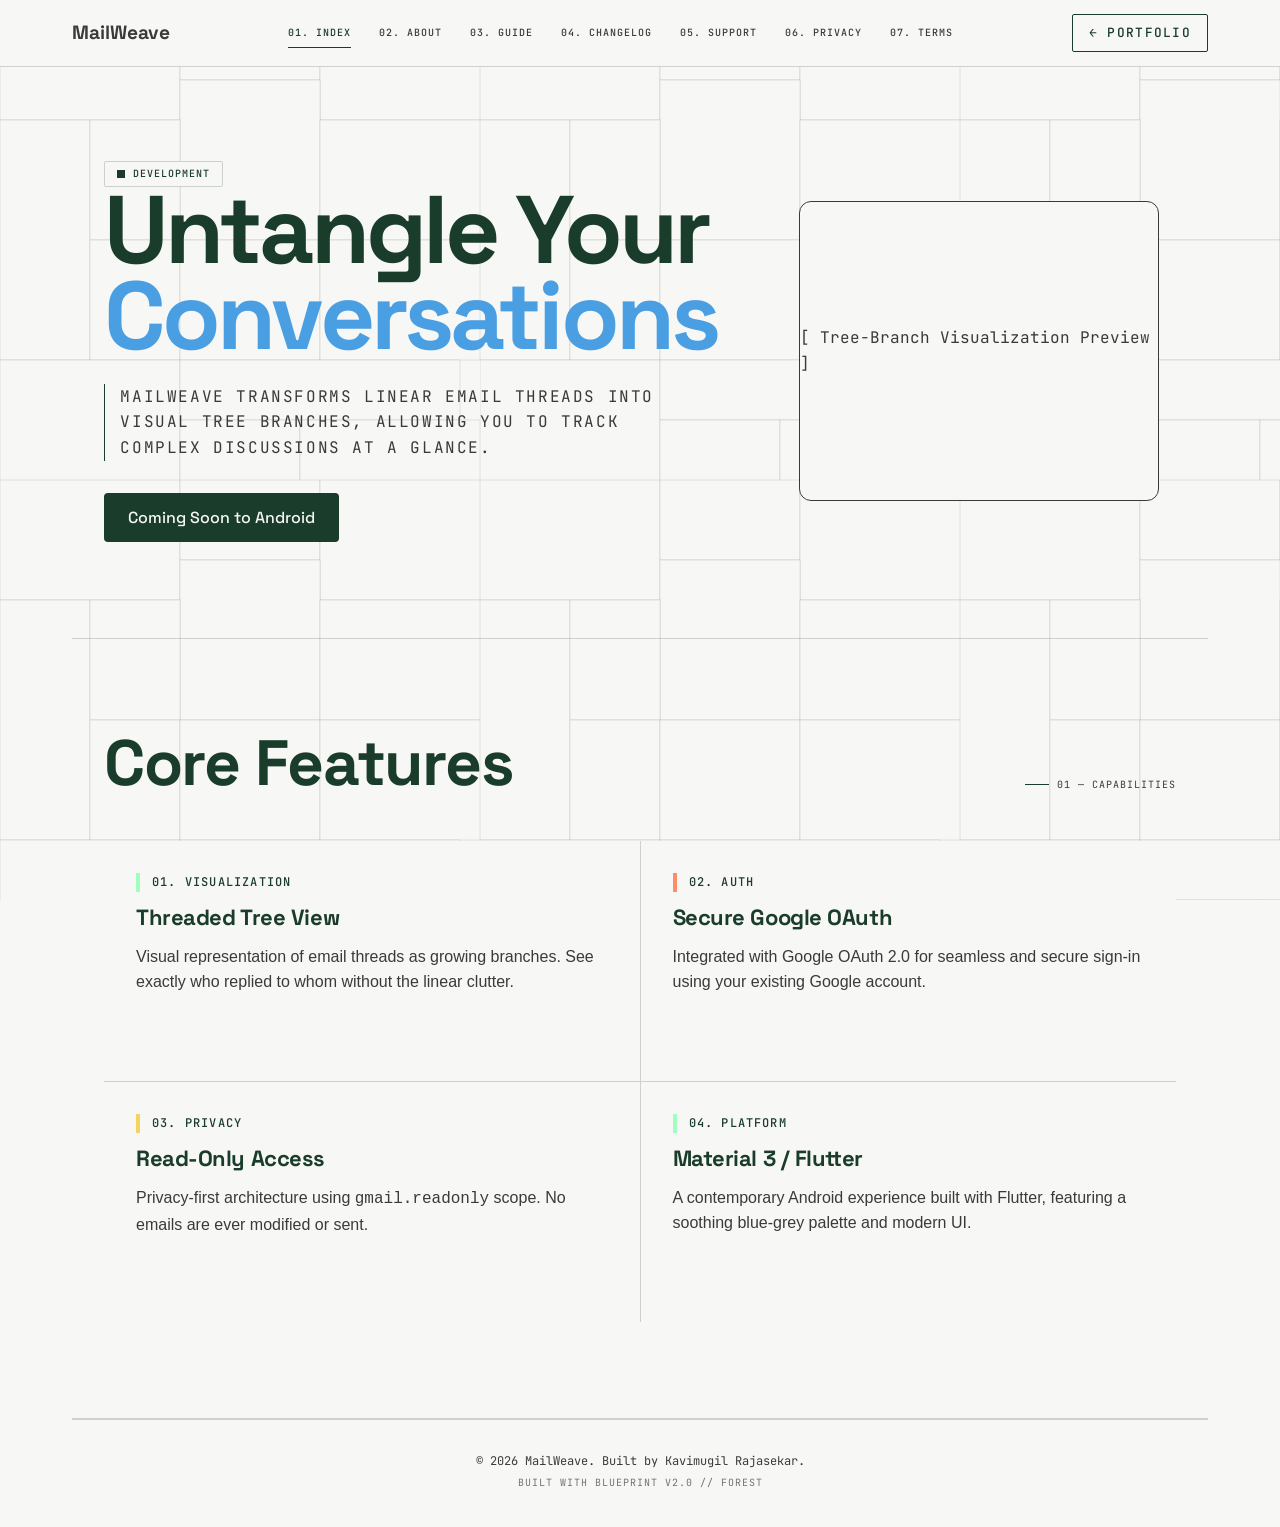
==== commit 5cd86103: "Deploy MailWeave static site f43c2d02f35941037894bcbad52253f7ee6b2849" ====
--- a/mailweave/index.html
+++ b/mailweave/index.html
@@ -4,36 +4,20 @@
     <meta charset="UTF-8">
     <meta name="viewport" content="width=device-width, initial-scale=1.0">
     <title>MailWeave | Untangle Your Inbox</title>
-    <!-- Portfolio Blueprint Theme -->
     <link rel="stylesheet" href="assets/css/tokens.css">
     <link rel="stylesheet" href="assets/css/blueprint.css">
     <link rel="stylesheet" href="assets/css/layout.css">
-    <!-- Portfolio Fonts -->
     <link rel="preconnect" href="https://fonts.googleapis.com" crossorigin>
     <link rel="preconnect" href="https://fonts.gstatic.com" crossorigin>
     <link rel="preconnect" href="https://api.fontshare.com" crossorigin>
     <link rel="stylesheet" href="https://fonts.googleapis.com/css2?family=JetBrains+Mono:wght@400;500;700&family=Space+Grotesk:wght@400;500;700&display=swap">
     <link rel="stylesheet" href="https://api.fontshare.com/v2/css?f[]=general-sans@400;500;600;700&display=swap">
     <style>
-        :root {
-            --accent-blue: #4A9FE3;
-        }
+        :root { --accent-blue: #4A9FE3; }
         body { font-family: 'General Sans', sans-serif; }
         .brand-logo-text { font-family: 'Space Grotesk', sans-serif; font-weight: 700; text-decoration: none; color: var(--grid); }
         .hero-accent { color: var(--accent-blue); }
-        .btn-mailweave {
-            background: var(--forest);
-            color: var(--paper);
-            border: none;
-            padding: 12px 24px;
-            border-radius: 4px;
-            font-family: 'Space Grotesk', sans-serif;
-            font-weight: 500;
-            cursor: pointer;
-            text-decoration: none;
-            display: inline-block;
-            transition: opacity 0.2s;
-        }
+        .btn-mailweave { background: var(--forest); color: var(--paper); border: none; padding: 12px 24px; border-radius: 4px; font-family: 'Space Grotesk', sans-serif; font-weight: 500; cursor: pointer; text-decoration: none; display: inline-block; transition: opacity 0.2s; }
         .btn-mailweave:hover { opacity: 0.9; }
     </style>
 </head>
@@ -43,9 +27,12 @@
             <a class="brand-logo-text" href="index.html" style="font-size: 1.2rem;">MailWeave</a>
             <nav class="nav-links">
                 <a href="index.html" class="active">01. Index</a>
-                <a href="changelog.html">02. Changelog</a>
-                <a href="privacy.html">03. Privacy</a>
-                <a href="terms.html">04. Terms</a>
+                <a href="about/">02. About</a>
+                <a href="guide/">03. Guide</a>
+                <a href="changelog/">04. Changelog</a>
+                <a href="support/">05. Support</a>
+                <a href="privacy/">06. Privacy</a>
+                <a href="terms/">07. Terms</a>
             </nav>
             <div class="nav-actions">
                 <a class="btn-ghost" href="https://KavimugilRajasekar.github.io" style="font-size: 0.8rem;">← Portfolio</a>
